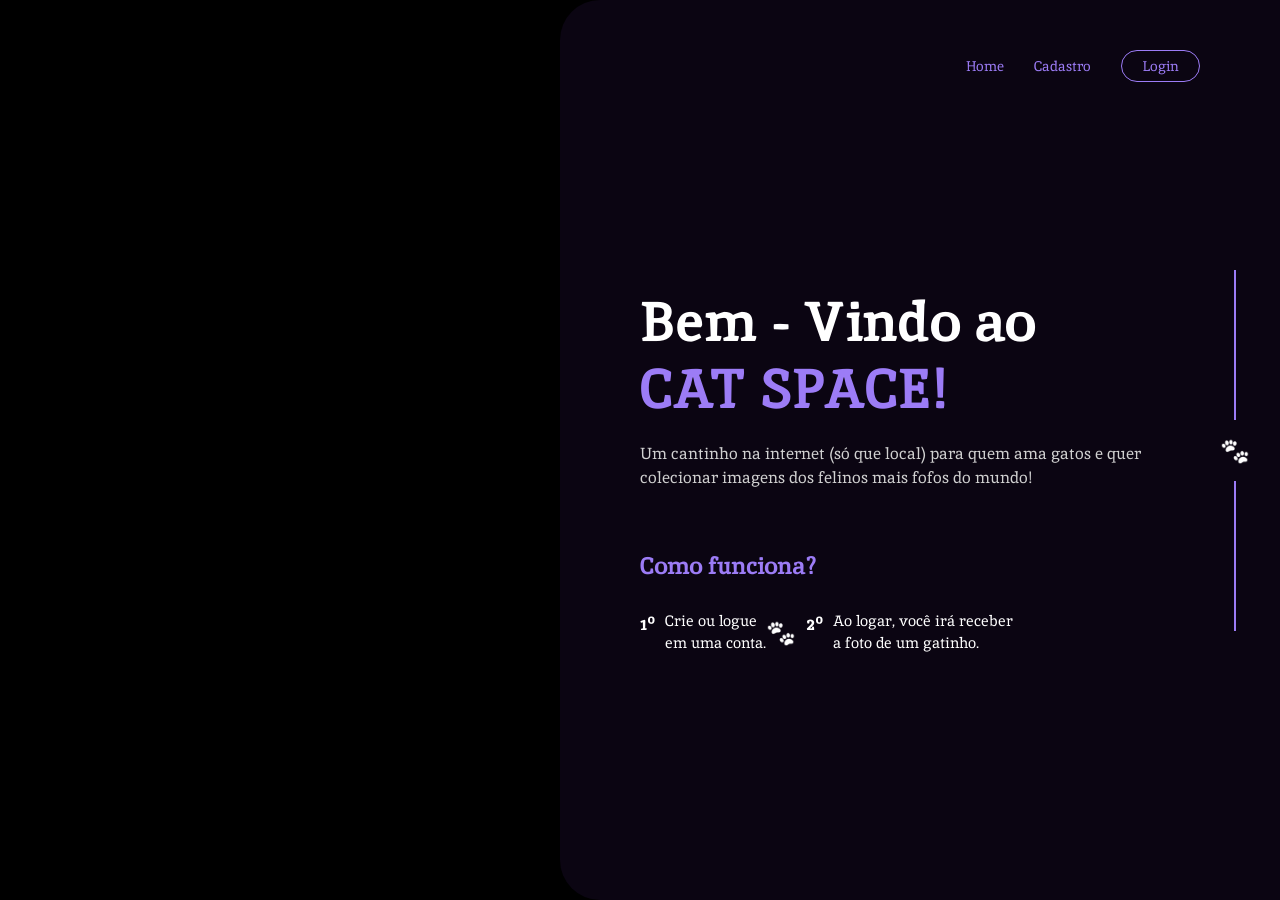
==== frontend/html/index.html @ a943312b "feat:add todo o backend!!!!" ====
<!DOCTYPE html>
<html lang="pt-BR">
<head>
    <meta charset="UTF-8">
    <meta name="viewport" content="width=device-width, initial-scale=1.0">
    <title>Cat Space</title>
    <script src="../js/script.js"></script>
    <link rel="stylesheet" href="../css/style.css">
    <link href="https://fonts.googleapis.com/css2?family=Fredoka:wght@400;600;700&family=Inter:wght@400;500;700&display=swap" rel="stylesheet">
</head>
<body>
    <div class="container">
        <div class="painel-esquerdo">
        </div>

        <div class="painel-direito">
            
            <nav class="navbar">
                <a href="#" id="nav-home">Home</a>
                <a href="#" id="nav-cad">Cadastro</a>
                <a href="#"  id="nav-login" class="btn-login">Login</a>
            </nav>

            <main class="content">
    
    <div id="tela-home">
        <h1 class="title">
            Bem - Vindo ao <br>
            <span class="cat">CAT SPACE!</span>
        </h1>
        
        <p class="subtitulo">
            Um cantinho na internet (só que local) para quem ama gatos e quer<br>
            colecionar imagens dos felinos mais fofos do mundo!
        </p>

        <h2 class="div-titulo">Como funciona?</h2>
        
        <div class="div-passos">
            <div class="passo">
                <span class="numero-passo">1º</span>
                <p>Crie ou logue<br>em uma conta.</p>
                <span class="patas-gato" style="position: absolute; right: -30px; top: 50%; transform: translateY(-50%);">🐾</span>
            </div>
            
            <div class="passo">
                <span class="numero-passo">2º</span>
                <p>Ao logar, você irá receber<br>a foto de um gatinho.</p>
            </div>
        </div>
    </div>

    <div id="tela-login" style="display: none;">
        <h1 class="title">
            Olá, <span class="cat">Bem- Vindo <br> de volta!</span>
        </h1>
        
        <form class="form-login">
            <div class="input-group">
                <label for="usuario">Usuário/E-mail:</label>
                <input type="text" id="usuario" name="usuario">
            </div>
            
            <div class="input-group">
                <label for="senha">Senha:</label>
                <input type="password" id="senha" name="senha">
            </div>
            
            <p class="link-cadastro">Não tem uma conta? <a href="#">Cadastre-se!</a></p>
            
            <button type="button" class="btn-entrar">Entrar</button>
        </form>
    </div>

    <div id="tela-cadastro" style="display: none;">
        <h1 class="title">Cadastro</h1>
        
        <p class="subtitulo" style="margin-bottom: 30px;">
            Preencha com <span style="color: #9c7cf6; font-weight: 700;">carinho</span> as informações para encontrar os felinos <span style="color: #9c7cf6; font-weight: 700;">mais fofos</span> do <span style="color: #9c7cf6; font-weight: 700;">mundo</span>!
        </p>
        <form class="form-cadastro">
            <!-- PASSO 1 -->
            <div id="passo-1">
                <div class="input-group">
                    <label for="cad-nome">Nome do Usuário:</label>
                    <input type="text" id="cad-nome" name="nome">
                </div>
                
                <div class="input-group">
                    <label for="cad-email">Email:</label>
                    <input type="email" id="cad-email" name="email">
                </div>

                <div class="input-group">
                    <label for="cad-data">Data de nascimento:</label>
                    <input type="date" id="cad-data" name="data">
                </div>
                
                <button type="button" class="btn-entrar" id="btn-proximo" style="width: 100%;">Próximo ➔</button>
            </div>

            <!-- PASSO 2 (Escondido inicialmente) -->
            <div id="passo-2" style="display: none;">
                <div class="input-group">
                    <label for="cad-qtd">Quantos gatos você tem?</label>
                    <input type="number" id="cad-qtd" name="qtd" min="0">
                </div>
                
                <div class="input-group">
                    <label>Personalidade de gato favorita:</label>
                    <div class="opcoes-grupo">
                        <label><input type="radio" name="personalidade" value="preguicoso"> Preguiçoso</label>
                        <label><input type="radio" name="personalidade" value="raivoso"> Raivoso</label>
                        <label><input type="radio" name="personalidade" value="amoroso"> Amoroso</label>
                        <label><input type="radio" name="personalidade" value="brincalhao"> Brincalhão</label>
                    </div>
                </div>

                <div class="input-group">
                    <label>Cor do pelo dos gatos:</label>
                    <div class="opcoes-grupo">
                        <label><input type="checkbox" name="cor" value="preto"> Preto</label>
                        <label><input type="checkbox" name="cor" value="branco"> Branco</label>
                        <label><input type="checkbox" name="cor" value="laranja"> Laranja</label>
                        <label><input type="checkbox" name="cor" value="frajola"> Frajola</label>
                        <label><input type="checkbox" name="cor" value="tricolor"> Tricolor</label>
                    </div>
                </div>

                <div class="input-group">
                    <label for="cad-raca">Raça de gato favorita:</label>
                    <select id="cad-raca" name="raca" class="input-select">
                        <option value="" disabled selected>Selecione uma raça</option>
                        <option value="srd">SRD (Vira-lata)</option>
                        <option value="siames">Siamês</option>
                        <option value="persa">Persa</option>
                        <option value="maine-coon">Maine Coon</option>
                        <option value="sphynx">Sphynx</option>
                    </select>
                </div>
                
                <div class="botoes-nav">
                    <button type="button" class="btn-secundario" id="btn-voltar">⬅ Voltar</button>
                    <button type="button" class="btn-entrar" style="flex: 1; margin-top: 0;">Cadastrar</button>
                </div>
            </div>
        </form> 
    </div>

</main>

            <div class="decoracao-lateral">
                <div class="linha"></div>
                <span class="patas-gato">🐾</span>
                <div class="linha"></div>
            </div>
        </div>
    </div>
</body>
</html>


<script>

let telaHome, telaLogin, telaCadastro;

window.onload = function irEvir() {
    telaHome = document.getElementById('tela-home');
    telaLogin = document.getElementById('tela-login');
    telaCadastro = document.getElementById('tela-cadastro');

    const btnHome = document.getElementById('nav-home');
    const btnLogin = document.getElementById('nav-login');
    const btnCad = document.getElementById('nav-cad');

    const passo1 = document.getElementById('passo-1');
    const passo2 = document.getElementById('passo-2');
    const btnProximo = document.getElementById('btn-proximo');
    const btnVoltar = document.getElementById('btn-voltar');

    btnProximo.addEventListener('click', function(e) {
        e.preventDefault();
        passo1.style.display = 'none';
        passo2.style.display = 'block';
    });

    btnVoltar.addEventListener('click', function(e) {
        e.preventDefault();
        passo2.style.display = 'none';
        passo1.style.display = 'block';
    });

    btnHome.addEventListener('click', function(e) {
        e.preventDefault();
        esconderTelas();
        telaHome.style.display = 'block';
    });

    
    btnCad.addEventListener('click', function(e) {
        e.preventDefault();
        esconderTelas();
        passo2.style.display = 'none'; // Reseta caso estivesse no passo 2
        passo1.style.display = 'block'; // Garante que começa do inicio
        telaCadastro.style.display = 'block';
    });

    btnLogin.addEventListener('click', function(e) {
        e.preventDefault(); 
        esconderTelas();
        telaLogin.style.display = 'block';
    });
   
};

function esconderTelas() {
    telaHome.style.display = 'none';
    telaLogin.style.display = 'none';
    telaCadastro.style.display = 'none';
}
</script>
---- frontend/css/style.css ----
@import url('https://fonts.googleapis.com/css2?family=Inika:wght@400;700&display=swap');
@import url('https://fonts.googleapis.com/css2?family=Inika:wght@400;700&family=Kavoon&display=swap');

* {
    margin: 0;
    padding: 0;
    box-sizing: border-box;
}

body {
    background-color: #000; 
    font-family: "Inika", serif;
    font-weight: 400;
    font-style: normal;    
    color: #ffffff;
    height: 100vh;
    display: flex;
    justify-content: center;
    align-items: center;
}

.container {
    display: flex;
    width: 100%;
    height: 100vh;
    max-width: 1600px;
}

.painel-esquerdo {
    flex: 1;
    background-image: url('C:/Users/heloi/Documents/individual-sem2/projeto-individual-catspace/app/src/fundo-gatinhos.jpg'); 
    background-size: cover;
    background-position: center;
    background-repeat: no-repeat;
}

.painel-direito {
    flex: 1;
    background-color: #0b0512; 
    border-top-left-radius: 40px;
    border-bottom-left-radius: 40px;
    padding: 50px 80px;
    position: relative;
    display: flex;
    flex-direction: column;
}

.navbar {
    display: flex;
    justify-content: flex-end;
    align-items: center;
    gap: 30px;
    margin-bottom: 10px;
}

.navbar a {
    text-decoration: none;
    color: #9c7cf6;
    font-size: 0.9rem;
    font-weight: 500;
    transition: color 0.3s;
}

.navbar a:hover {
    color: #bfa8ff;
}

.btn-login {
    border: 1px solid #9c7cf6;
    padding: 6px 20px;
    border-radius: 20px;
    background: transparent;
}

.btn-login:hover {
    background: #9c7cf6;
    color: #0b0512 !important;
}

.content {
    flex-grow: 1;
    display: flex;
    flex-direction: column;
    justify-content: center;
    max-width: 600px;
}

.title {
    font-family: 'Fredoka', sans-serif;  font-family: "Inika", serif;
    font-size: 3.5rem;
    font-weight: 700;
    line-height: 1.2;
    margin-bottom: 20px;
}

.cat {
     font-family: "Inika", serif;
  font-weight: 700;
  font-style: normal;
    color: #9c7cf6;
    text-transform: uppercase;
}

.subtitulo {
    font-size: 1rem;
    line-height: 1.5;
    color: #d1d1d1;
    margin-bottom: 60px;
}

/* Seção: Como funciona */
.div-titulo {
    color: #9c7cf6;
    font-size: 1.5rem;
    margin-bottom: 30px;
}

.div-passos {
    display: flex;
    gap: 40px;
}

.passo {
    display: flex;
    align-items: flex-start;
    gap: 10px;
    font-size: 0.95rem;
    line-height: 1.4;
    position: relative;
}

.numero-passo {
    font-weight: bold;
    font-size: 1.2rem;
}

.passo .paw-icon {
    position: absolute;
    right: -30px;
    top: 50%;
    transform: translateY(-50%);
    font-size: 1.2rem;
    filter: grayscale(1) brightness(2);
}
.decoracao-lateral {
    position: absolute;
    right: 30px;
    top: 0;
    bottom: 0;
    display: flex;
    flex-direction: column;
    align-items: center;
    justify-content: center;
    gap: 15px;
}

.decoracao-lateral .linha {
    width: 2px;
    height: 150px;
    background-color: #9c7cf6;
}

.decoracao-lateral .patas-gato {
    font-size: 1.5rem;
}

.patas-gato
{
    font-size: 1.5rem;
    filter: grayscale(1) brightness(5);
}


/*login*/

.form-login {
    display: flex;
    flex-direction: column;
    gap: 20px;
    width: 100%;
    max-width: 450px; 
}
.input-group {
    display: flex;
    flex-direction: column;
    gap: 8px;
}

.input-group label {
    font-family: "Inika", serif;
    font-size: 1rem;
    font-weight: 700;
    color: #ffffff;
}

.input-group input {
    background-color: #d1b8fa;
    border-radius: 8px;
    padding: 15px;
    font-family: "Inter", sans-serif;
    font-size: 1rem;
    color: #0b0512;
    outline: none;
}

.input-group input:focus {
    box-shadow: 0 0 8px #9c7cf6; /* Efeito de brilho ao clicar no input */
}

.link-cadastro {
    font-family: "Inika", serif;
    font-size: 0.9rem;
    color: #ffffff;
    margin-top: -5px;
}

.link-cadastro a {
    color: #9c7cf6;
    text-decoration: none;
    font-weight: 700;
}

.link-cadastro a:hover {
    text-decoration: underline;
}

.btn-entrar {
    background-color: #ae8bfa;
    color: #ffffff;
    font-family: "Inika", serif;
    font-size: 1.1rem;
    font-weight: 700;
    border: none;
    border-radius: 8px;
    padding: 15px;
    cursor: pointer;
    transition: background-color 0.3s;
    margin-top: 10px;
}

.btn-entrar:hover {
    background-color: #9c7cf6; 
}

.form-cadastro {
    display: flex;
    flex-direction: column;
    gap: 15px;
    width: 100%;
    max-width: 500px;
    max-height: 60vh;  
    overflow-y: auto;
    padding-right: 15px;
}

.form-cadastro::-webkit-scrollbar {
    width: 6px;
}
.form-cadastro::-webkit-scrollbar-thumb {
    background: #9c7cf6;
    border-radius: 10px;
}

.input-row {
    display: flex;
    gap: 15px;
}

.input-row .input-group {
    flex: 1; 
}
.input-group select.input-select {
    background-color: #d1b8fa;
    border: none;
    border-radius: 8px;
    padding: 15px;
    font-family: "Inter", sans-serif;
    font-size: 1rem;
    color: #0b0512;
    outline: none;
    cursor: pointer;
}

.opcoes-grupo {
    display: flex;
    flex-wrap: wrap;
    gap: 12px;
}

.opcoes-grupo label {
    display: flex;
    align-items: center;
    gap: 5px;
    font-family: "Inter", sans-serif !important;
    font-size: 0.9rem !important;
    font-weight: 400 !important;
    color: #d1d1d1 !important;
    cursor: pointer;
}

.opcoes-grupo input[type="radio"],
.opcoes-grupo input[type="checkbox"] {
    accent-color: #9c7cf6; 
    width: 16px;
    height: 16px;
    cursor: pointer;
}


.botoes-nav {
    display: flex;
    gap: 15px;
    margin-top: 15px;
}

.btn-secundario {
    background-color: transparent;
    color: #9c7cf6;
    font-family: "Inika", serif;
    font-size: 1.1rem;
    font-weight: 700;
    border: 2px solid #9c7cf6;
    border-radius: 8px;
    padding: 15px;
    cursor: pointer;
    transition: all 0.3s;
}

.btn-secundario:hover {
    background-color: #9c7cf6;
    color: #0b0512;
}
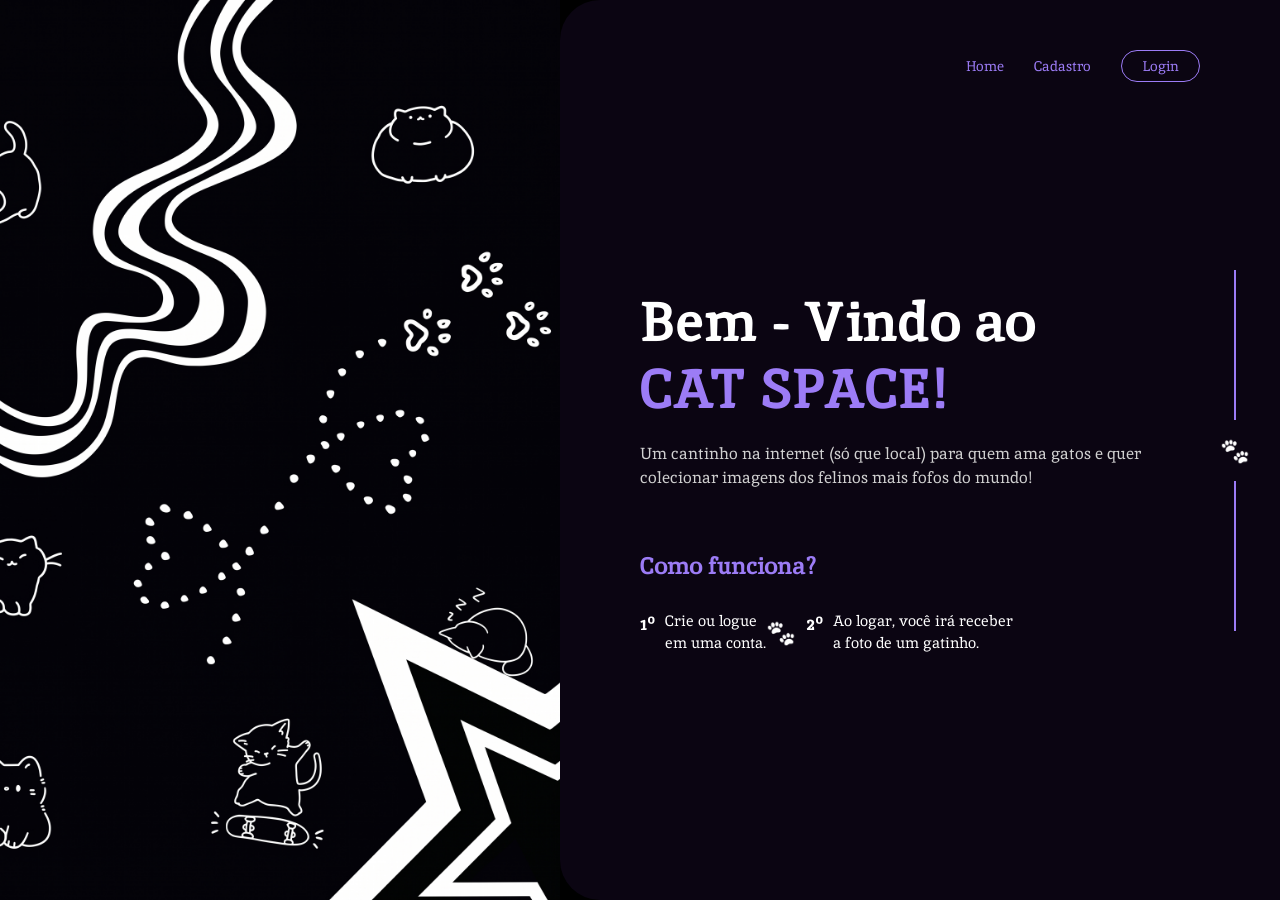
==== commit 3e40c54d: "fix:add senha que eu tinha esquecido..." ====
--- a/frontend/html/index.html
+++ b/frontend/html/index.html
@@ -200,8 +200,8 @@
     btnCad.addEventListener('click', function(e) {
         e.preventDefault();
         esconderTelas();
-        passo2.style.display = 'none'; // Reseta caso estivesse no passo 2
-        passo1.style.display = 'block'; // Garante que começa do inicio
+        passo2.style.display = 'none'; 
+        passo1.style.display = 'block'; 
         telaCadastro.style.display = 'block';
     });
 
@@ -213,6 +213,27 @@
    
 };
 
+function cadastrarUsuario() {
+    const nome = document.getElementById('cad-nome').value;
+    const email = document.getElementById('cad-email').value;
+    const dataNascimento = document.getElementById('cad-data').value;
+    const qtdGatos = document.getElementById('cad-qtd').value;
+    const personalidade = document.querySelector('input[name="personalidade"]:checked')?.value;
+    const coresSelecionadas = Array.from(document.querySelectorAll('input[name="cor"]:checked')).map(input => input.value);
+    const racaFavorita = document.getElementById('cad-raca').value;
+
+    const usuario = {
+        nome,
+        email,
+        dataNascimento,
+        qtdGatos,
+        personalidade,
+        coresSelecionadas,
+        racaFavorita
+    };
+
+    console.log(usuario);
+}
 function esconderTelas() {
     telaHome.style.display = 'none';
     telaLogin.style.display = 'none';
--- a/frontend/css/style.css
+++ b/frontend/css/style.css
@@ -28,7 +28,7 @@
 
 .painel-esquerdo {
     flex: 1;
-    background-image: url('C:/Users/heloi/Documents/individual-sem2/projeto-individual-catspace/app/src/fundo-gatinhos.jpg'); 
+    background-image: url('../src/fundo-gatinhos.jpg'); 
     background-size: cover;
     background-position: center;
     background-repeat: no-repeat;
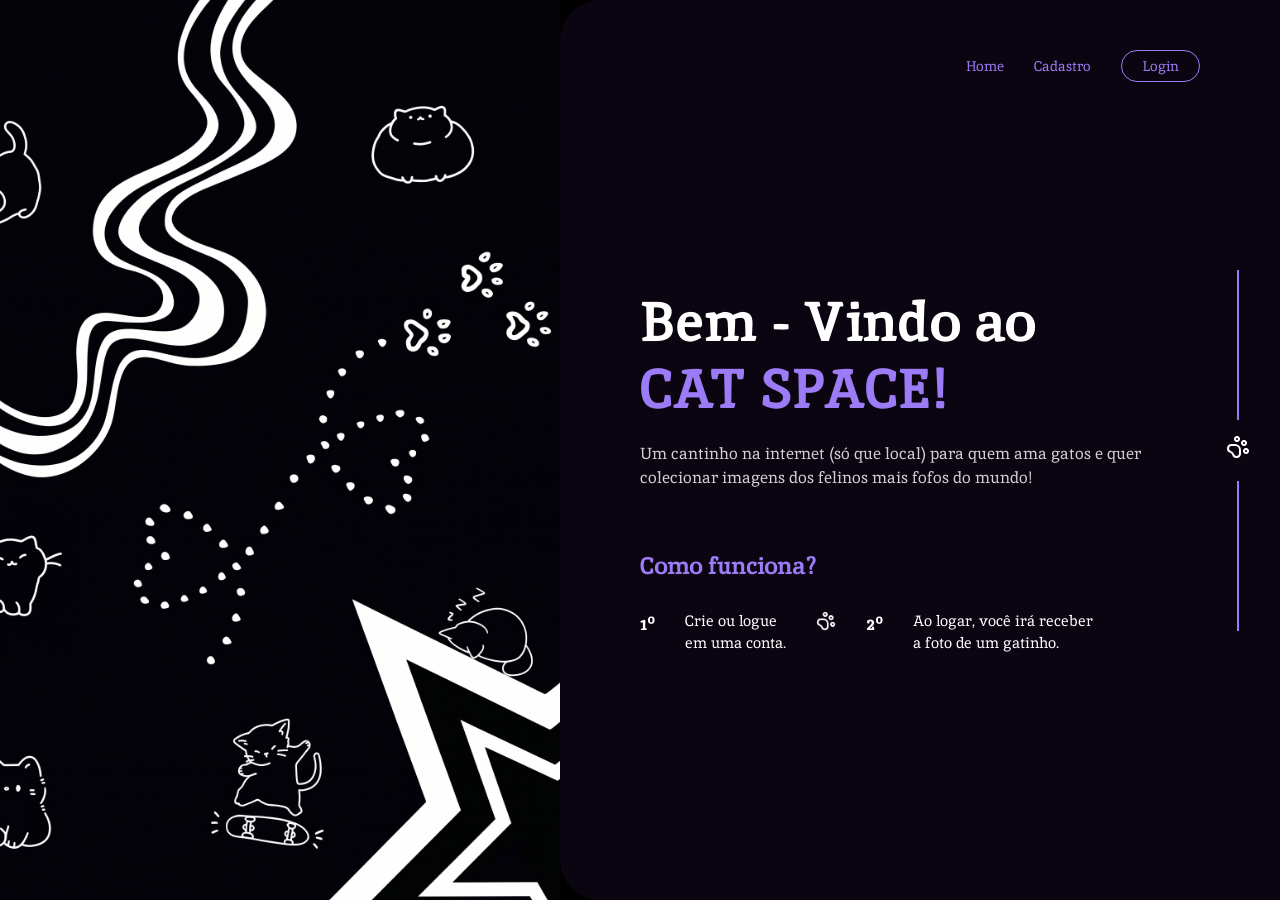
==== commit 05bc98d1: "feat:add dinamismo na página, com os fetchs" ====
--- a/frontend/html/index.html
+++ b/frontend/html/index.html
@@ -4,12 +4,11 @@
     <meta charset="UTF-8">
     <meta name="viewport" content="width=device-width, initial-scale=1.0">
     <title>Cat Space</title>
-    <script src="../js/script.js"></script>
     <link rel="stylesheet" href="../css/style.css">
     <link href="https://fonts.googleapis.com/css2?family=Fredoka:wght@400;600;700&family=Inter:wght@400;500;700&display=swap" rel="stylesheet">
 </head>
 <body>
-    <div class="container">
+ <div class="container">
         <div class="painel-esquerdo">
         </div>
 
@@ -40,9 +39,8 @@
             <div class="passo">
                 <span class="numero-passo">1º</span>
                 <p>Crie ou logue<br>em uma conta.</p>
-                <span class="patas-gato" style="position: absolute; right: -30px; top: 50%; transform: translateY(-50%);">🐾</span>
-            </div>
-            
+            </div>
+                <img width="20" height="20" src="../src/paw-print.png" alt="">
             <div class="passo">
                 <span class="numero-passo">2º</span>
                 <p>Ao logar, você irá receber<br>a foto de um gatinho.</p>
@@ -57,8 +55,8 @@
         
         <form class="form-login">
             <div class="input-group">
-                <label for="usuario">Usuário/E-mail:</label>
-                <input type="text" id="usuario" name="usuario">
+                <label for="email">E-mail:</label>
+                <input type="text" id="email" name="email">
             </div>
             
             <div class="input-group">
@@ -68,7 +66,7 @@
             
             <p class="link-cadastro">Não tem uma conta? <a href="#">Cadastre-se!</a></p>
             
-            <button type="button" class="btn-entrar">Entrar</button>
+            <button type="button" class="btn-entrar" onclick="logar()">Entrar</button>
         </form>
     </div>
 
@@ -78,80 +76,75 @@
         <p class="subtitulo" style="margin-bottom: 30px;">
             Preencha com <span style="color: #9c7cf6; font-weight: 700;">carinho</span> as informações para encontrar os felinos <span style="color: #9c7cf6; font-weight: 700;">mais fofos</span> do <span style="color: #9c7cf6; font-weight: 700;">mundo</span>!
         </p>
-        <form class="form-cadastro">
-            <!-- PASSO 1 -->
-            <div id="passo-1">
-                <div class="input-group">
-                    <label for="cad-nome">Nome do Usuário:</label>
-                    <input type="text" id="cad-nome" name="nome">
-                </div>
-                
-                <div class="input-group">
-                    <label for="cad-email">Email:</label>
-                    <input type="email" id="cad-email" name="email">
-                </div>
-
-                <div class="input-group">
-                    <label for="cad-data">Data de nascimento:</label>
-                    <input type="date" id="cad-data" name="data">
-                </div>
-                
-                <button type="button" class="btn-entrar" id="btn-proximo" style="width: 100%;">Próximo ➔</button>
-            </div>
-
-            <!-- PASSO 2 (Escondido inicialmente) -->
-            <div id="passo-2" style="display: none;">
-                <div class="input-group">
-                    <label for="cad-qtd">Quantos gatos você tem?</label>
-                    <input type="number" id="cad-qtd" name="qtd" min="0">
-                </div>
-                
-                <div class="input-group">
-                    <label>Personalidade de gato favorita:</label>
-                    <div class="opcoes-grupo">
-                        <label><input type="radio" name="personalidade" value="preguicoso"> Preguiçoso</label>
-                        <label><input type="radio" name="personalidade" value="raivoso"> Raivoso</label>
-                        <label><input type="radio" name="personalidade" value="amoroso"> Amoroso</label>
-                        <label><input type="radio" name="personalidade" value="brincalhao"> Brincalhão</label>
-                    </div>
-                </div>
-
-                <div class="input-group">
-                    <label>Cor do pelo dos gatos:</label>
-                    <div class="opcoes-grupo">
-                        <label><input type="checkbox" name="cor" value="preto"> Preto</label>
-                        <label><input type="checkbox" name="cor" value="branco"> Branco</label>
-                        <label><input type="checkbox" name="cor" value="laranja"> Laranja</label>
-                        <label><input type="checkbox" name="cor" value="frajola"> Frajola</label>
-                        <label><input type="checkbox" name="cor" value="tricolor"> Tricolor</label>
-                    </div>
-                </div>
-
-                <div class="input-group">
-                    <label for="cad-raca">Raça de gato favorita:</label>
-                    <select id="cad-raca" name="raca" class="input-select">
-                        <option value="" disabled selected>Selecione uma raça</option>
-                        <option value="srd">SRD (Vira-lata)</option>
-                        <option value="siames">Siamês</option>
-                        <option value="persa">Persa</option>
-                        <option value="maine-coon">Maine Coon</option>
-                        <option value="sphynx">Sphynx</option>
-                    </select>
-                </div>
-                
-                <div class="botoes-nav">
-                    <button type="button" class="btn-secundario" id="btn-voltar">⬅ Voltar</button>
-                    <button type="button" class="btn-entrar" style="flex: 1; margin-top: 0;">Cadastrar</button>
-                </div>
-            </div>
-        </form> 
+<form class="form-cadastro">
+    <div id="passo-1">
+        <div class="input-group">
+            <label for="cadNome">Nome do Usuário:</label>
+            <input type="text" id="cadNome" name="nome" placeholder="Digite seu nome">
+        </div>
+        
+        <div class="input-group">
+            <label for="cadEmail">Email:</label>
+            <input type="email" id="cadEmail" name="email" placeholder="seu@email.com">
+        </div>
+
+        <div class="input-group">
+            <label for="cadData">Data de nascimento:</label>
+            <input type="date" id="cadData" name="data">
+        </div>
+
+        <div class="input-row">
+            <div class="input-group">
+                <label for="cadSenha">Senha:</label>
+                <input type="password" id="cadSenha" name="senha" placeholder="Mínimo 8 caracteres">
+            </div>
+            <div class="input-group">
+                <label for="cadConfSenha">Confirmação senha:</label>
+                <input type="password" id="cadConfSenha" name="confSenha" placeholder="Repita a senha">
+            </div>
+        </div>
+        
+        <button type="button" class="btn-entrar" id="btn-proximo" style="width: 100%;">Próximo ➔</button>
+    </div>
+
+    <div id="passo-2" style="display: none;">
+        <div class="input-group">
+            <label for="cadQtd">Quantos gatos você tem?</label>
+            <input type="number" id="cadQtd" name="qtd" min="0" placeholder="Ex: 2">
+        </div>
+        
+        <div class="input-group">
+            <label>Personalidade de gato favorita:</label>
+            <div class="opcoes-grupo" id="opPersona">
+            </div>
+        </div>
+
+        <div class="input-group">
+            <label>Cor do pelo dos gatos:</label>
+            <div class="opcoes-grupo" id="opCor">
+            </div>
+        </div>
+
+        <div class="input-group">
+            <label for="cad-raca">Raça de gato favorita:</label>
+            <select id="cad-raca" name="raca" class="input-select">
+                <option value="" disabled selected>Selecione uma raça</option>                    
+            </select>
+        </div>
+        
+        <div class="botoes-nav">
+            <button type="button" class="btn-secundario" id="btn-voltar">⬅ Voltar</button>
+            <button type="button" class="btn-entrar" style="flex: 1; margin-top: 0;" onclick="cadastrarUsuario()">Cadastrar</button>
+        </div>
+    </div>
+</form> 
     </div>
 
 </main>
 
             <div class="decoracao-lateral">
                 <div class="linha"></div>
-                <span class="patas-gato">🐾</span>
+                <span class="patas-gato"><img src="../src/paw-print.png" alt=""></span>
                 <div class="linha"></div>
             </div>
         </div>
@@ -161,7 +154,6 @@
 
 
 <script>
-
 let telaHome, telaLogin, telaCadastro;
 
 window.onload = function irEvir() {
@@ -180,6 +172,21 @@
 
     btnProximo.addEventListener('click', function(e) {
         e.preventDefault();
+        const nome = document.getElementById('cadNome').value.trim();
+        const email = document.getElementById('cadEmail').value.trim();
+        const data = document.getElementById('cadData').value;
+        const senha = document.getElementById('cadSenha').value;
+        const confSenha = document.getElementById('cadConfSenha').value;
+
+        if (!nome || !email || !data || !senha || !confSenha) {
+            alert("Por favor, preencha todos os campos do Passo 1.");
+            return;
+        }
+        if (senha !== confSenha) {
+            alert("As senhas não coincidem.");
+            return;
+        }
+
         passo1.style.display = 'none';
         passo2.style.display = 'block';
     });
@@ -195,7 +202,6 @@
         esconderTelas();
         telaHome.style.display = 'block';
     });
-
     
     btnCad.addEventListener('click', function(e) {
         e.preventDefault();
@@ -210,30 +216,207 @@
         esconderTelas();
         telaLogin.style.display = 'block';
     });
-   
 };
 
+function listarRacas() {
+    fetch('http://localhost:8080/racas')
+        .then(response => {
+            if (!response.ok) throw new Error("Serviço indisponível no momento");
+            return response.json();
+        })
+        .then(racas => {
+            const selectRaca = document.getElementById('cad-raca');
+            for (var i = 0; i < racas.length; i++) {
+                const raca = racas[i];
+                selectRaca.innerHTML += `<option value="${raca.id}">${raca.nome}</option>`;
+            }
+        })
+        .catch(erro => console.error("Erro ao carregar raças:", erro));
+}
+
+listarRacas();
+
+function listarPersonalidades() {
+    fetch('http://localhost:8080/personalidades')
+        .then(response => {
+            if (!response.ok) throw new Error("Serviço indisponível no momento");
+            return response.json();
+        })
+        .then(personas => {
+            const radioBtnPersona = document.getElementById('opPersona');
+            for (var i = 0; i < personas.length; i++) {
+                const persona = personas[i];
+                radioBtnPersona.innerHTML += `<label><input type="radio" name="personalidade" value="${persona.id}"> ${persona.nome}</label>`;
+            }
+        })
+        .catch(erro => console.error("Erro ao carregar personalidades:", erro));
+}
+
+function listarCores() {
+    fetch('http://localhost:8080/cores')
+        .then(response => {
+            if (!response.ok) throw new Error("Serviço indisponível no momento");
+            return response.json();
+        })
+        .then(cores => {
+            const checkCor = document.getElementById('opCor');
+            for (var i = 0; i < cores.length; i++) {
+                const cor = cores[i];
+                checkCor.innerHTML += `<label><input type="checkbox" name="cor" value="${cor.id}"> ${cor.nome}</label>`;
+            }
+        })
+        .catch(erro => console.error("Erro ao carregar personalidades:", erro));
+}
+
+listarCores()
+listarPersonalidades();
+
+function validarCadastro() {
+    const iptNome = document.getElementById('cadNome');
+    const iptEmail = document.getElementById('cadEmail');
+    const iptData = document.getElementById('cadData');
+    const iptSenha = document.getElementById('cadSenha');
+    const iptConfSenha = document.getElementById('cadConfSenha');
+    const iptQtdGato = document.getElementById('cadQtd');
+
+    if (!iptNome || !iptEmail || !iptData || !iptSenha || !iptConfSenha || !iptQtdGato) {
+        alert("Erro interno: Elementos do formulário não encontrados.");
+        return false;
+    }
+
+    const nome = iptNome.value.trim();
+    const email = iptEmail.value.trim();
+    const data = iptData.value;
+    const senha = iptSenha.value;
+    const confSenha = iptConfSenha.value;
+    const qtdGato = iptQtdGato.value;
+
+    if (!nome || !email || !data || !senha || !confSenha || !qtdGato) {
+        alert("Por favor, preencha todos os campos.");
+        return false;
+    }
+
+    if (!email.includes('@') || !email.includes('.')) {
+        alert("Por favor, insira um e-mail válido.");
+        return false;
+    }
+
+    const dataNascimento = new Date(data);
+    const dataAtual = new Date();
+
+    if (dataNascimento >= dataAtual) {
+        alert("A data de nascimento não pode ser hoje ou no futuro.");
+        return false;
+    }
+
+    if (isNaN(qtdGato) || Number(qtdGato) < 0) {
+        alert("A quantidade de gatos deve ser um número válido (zero ou maior).");
+        return false;
+    }
+
+    if (senha.length < 8) {
+        alert("A senha deve ter no mínimo 8 caracteres.");
+        return false;
+    }
+
+    if (senha !== confSenha) {
+        alert("As senhas não coincidem.");
+        return false;
+    }
+
+    return true;
+}
+
 function cadastrarUsuario() {
-    const nome = document.getElementById('cad-nome').value;
-    const email = document.getElementById('cad-email').value;
-    const dataNascimento = document.getElementById('cad-data').value;
-    const qtdGatos = document.getElementById('cad-qtd').value;
-    const personalidade = document.querySelector('input[name="personalidade"]:checked')?.value;
-    const coresSelecionadas = Array.from(document.querySelectorAll('input[name="cor"]:checked')).map(input => input.value);
-    const racaFavorita = document.getElementById('cad-raca').value;
-
+    if (validarCadastro() !== true) {
+        return;
+    }
+
+    const selectRaca = document.getElementById('cad-raca');
+    if (selectRaca.value === "") {
+        alert("Por favor, selecione uma raça.");
+        return;
+    }
+
+    const raca = selectRaca.value; 
+    const iptNome = document.getElementById('cadNome');
+    const iptEmail = document.getElementById('cadEmail');
+    const iptData = document.getElementById('cadData');
+    const iptSenha = document.getElementById('cadSenha');
+    const iptQtdGato = document.getElementById('cadQtd');
+
+    const corSelecionada = document.querySelectorAll('input[name=cor]:checked');
+    const cores = [];
+    corSelecionada.forEach((cor) => {
+        cores.push(cor.value); 
+    });
+        
     const usuario = {
-        nome,
-        email,
-        dataNascimento,
-        qtdGatos,
-        personalidade,
-        coresSelecionadas,
-        racaFavorita
+        "nome": iptNome.value,
+        "email": iptEmail.value,
+        "dataNascimento": iptData.value,
+        "qtdGatosTem": Number(iptQtdGato.value),
+        "senha": iptSenha.value,
+        "fkRacaFavorita": raca,
+        "coresFavoritas": cores 
     };
 
-    console.log(usuario);
-}
+    fetch('http://localhost:8080/usuarios', {
+        method: 'POST', 
+        headers: {
+            'Content-Type': 'application/json' 
+        },
+        body: JSON.stringify(usuario)
+    })
+    .then(response => {
+        if (response.status === 201) {
+            console.log("Usuario salvo com sucesso!");
+            return response.json(); 
+        } else {
+            console.log("Erro no fetch cadastro!");
+            throw new Error("Falha ao cadastrar o usuário. Status: " + response.status);        
+        }
+    })
+    .then(dadosRetornados => {
+        console.log("Sucesso:", dadosRetornados);
+        esconderTelas();
+        telaLogin.style.display = 'block';
+    })
+    .catch(erro => {
+        console.error("Erro:", erro.message);
+        alert(erro.message);
+    });
+}
+
+function logar(){
+    const senha = document.getElementById('senha').value.trim();
+    const email = document.getElementById('email').value.trim();
+     
+    fetch('http://localhost:8080/usuarios')
+        .then(response => {
+            if (!response.ok) throw new Error("Serviço indisponível no momento");
+            return response.json();
+        })
+        .then(usuarios => {
+            for (var i = 0; i < usuarios.length; i++) {
+                const user = usuarios[i];
+                if(user.email == email && user.senha == senha){
+                    sessionStorage.setItem("idUser", user.id);
+                    console.log(user.id)
+                    sessionStorage.setItem("nomeUser", user.nome);
+                    console.log(user.nome)
+
+                    window.location.href = "home.html"
+                    return;
+                }
+            }
+            alert("Email ou senha incorretos!")
+        })
+        .catch(erro => console.error("Erro ao carregar usuarios:", erro));
+}
+
+
+
 function esconderTelas() {
     telaHome.style.display = 'none';
     telaLogin.style.display = 'none';
--- a/frontend/css/style.css
+++ b/frontend/css/style.css
@@ -17,6 +17,8 @@
     display: flex;
     justify-content: center;
     align-items: center;
+    overflow-y: hidden;
+    
 }
 
 .container {
@@ -117,13 +119,13 @@
 
 .div-passos {
     display: flex;
-    gap: 40px;
+    gap: 30px;
 }
 
 .passo {
     display: flex;
     align-items: flex-start;
-    gap: 10px;
+    gap: 30px;
     font-size: 0.95rem;
     line-height: 1.4;
     position: relative;
@@ -140,6 +142,7 @@
     top: 50%;
     transform: translateY(-50%);
     font-size: 1.2rem;
+    margin-left: 10px;
     filter: grayscale(1) brightness(2);
 }
 .decoracao-lateral {
@@ -194,34 +197,124 @@
 }
 
 .input-group input {
-    background-color: #d1b8fa;
+    background-color: #DBC3FF;
     border-radius: 8px;
     padding: 15px;
+    height: 45px;
     font-family: "Inter", sans-serif;
     font-size: 1rem;
     color: #0b0512;
     outline: none;
-}
-
-.input-group input:focus {
-    box-shadow: 0 0 8px #9c7cf6; /* Efeito de brilho ao clicar no input */
-}
-
-.link-cadastro {
+    margin-bottom: 10px;
+}
+.senhas {
+    display: flex;
+    gap: 15px;
+    width: 100% !important;
+}
+
+.input-row {
+    display: flex;
+    gap: 15px;
+    width: 100%;
+}
+
+.input-row .input-group {
+    flex: 1;
+}
+
+.form-cadastro {
+    display: flex;
+    flex-direction: column;
+    gap: 18px;
+    width: 100%;
+    max-width: 520px;
+    max-height: 70vh;  
+    overflow-y: auto;
+    padding-right: 10px;
+}
+
+.input-group input, 
+.input-group select.input-select {
+    background-color: #1a102f; 
+    border: 1px solid rgba(156, 124, 246, 0.3);
+    border-radius: 10px;
+    padding: 12px 16px;
+    height: 48px;
+    font-family: "Inter", sans-serif;
+    font-size: 0.95rem;
+    color: #ffffff;
+    outline: none;
+    transition: all 0.3s ease;
+}
+
+.input-group input:focus, 
+.input-group select.input-select:focus {
+    border-color: #9c7cf6;
+    box-shadow: 0 0 10px rgba(156, 124, 246, 0.4);
+    background-color: #22143d;
+}
+
+.opcoes-grupo {
+    display: grid;
+    grid-template-columns: repeat(auto-fill, minmax(130px, 1fr));
+    gap: 10px;
+    margin-top: 5px;
+    margin-bottom: 10px;
+}
+
+.opcoes-grupo label {
+    display: flex;
+    align-items: center;
+    gap: 8px;
+    background-color: #DBC3FF;
+    border: 1px solid rgba(156, 124, 246, 0.2);
+    padding: 10px 12px;
+    border-radius: 8px;
+    font-family: "Inter", sans-serif !important;
+    font-size: 0.85rem !important;
+    color: #150c26 !important;
+    cursor: pointer;
+    transition: all 0.2s ease-in-out;
+}
+
+.opcoes-grupo label:hover {
+    border-color: #9c7cf6;
+    background-color: #251644;
+    color: #ffffff !important;
+}
+
+.opcoes-grupo input[type="radio"]:checked + span,
+.opcoes-grupo input[type="checkbox"]:checked {
+    accent-color: #9c7cf6;
+}
+
+.opcoes-grupo input[type="radio"],
+.opcoes-grupo input[type="checkbox"] {
+    accent-color: #9c7cf6;
+    width: 15px;
+    height: 15px;
+    cursor: pointer;
+}
+
+
+.botoes-nav {
+    display: flex;
+    gap: 15px;
+    margin-top: 15px;
+}
+
+.btn-secundario {
+    background-color: transparent;
+    color: #9c7cf6;
     font-family: "Inika", serif;
-    font-size: 0.9rem;
-    color: #ffffff;
-    margin-top: -5px;
-}
-
-.link-cadastro a {
-    color: #9c7cf6;
-    text-decoration: none;
+    font-size: 1.1rem;
     font-weight: 700;
-}
-
-.link-cadastro a:hover {
-    text-decoration: underline;
+    border: 2px solid #9c7cf6;
+    border-radius: 8px;
+    padding: 15px;
+    cursor: pointer;
+    transition: all 0.3s;
 }
 
 .btn-entrar {
@@ -241,92 +334,9 @@
 .btn-entrar:hover {
     background-color: #9c7cf6; 
 }
-
-.form-cadastro {
-    display: flex;
-    flex-direction: column;
-    gap: 15px;
-    width: 100%;
-    max-width: 500px;
-    max-height: 60vh;  
-    overflow-y: auto;
-    padding-right: 15px;
-}
-
-.form-cadastro::-webkit-scrollbar {
-    width: 6px;
-}
-.form-cadastro::-webkit-scrollbar-thumb {
-    background: #9c7cf6;
-    border-radius: 10px;
-}
-
-.input-row {
-    display: flex;
-    gap: 15px;
-}
-
-.input-row .input-group {
-    flex: 1; 
-}
-.input-group select.input-select {
-    background-color: #d1b8fa;
-    border: none;
-    border-radius: 8px;
-    padding: 15px;
-    font-family: "Inter", sans-serif;
-    font-size: 1rem;
-    color: #0b0512;
-    outline: none;
-    cursor: pointer;
-}
-
-.opcoes-grupo {
-    display: flex;
-    flex-wrap: wrap;
-    gap: 12px;
-}
-
-.opcoes-grupo label {
-    display: flex;
-    align-items: center;
-    gap: 5px;
-    font-family: "Inter", sans-serif !important;
-    font-size: 0.9rem !important;
-    font-weight: 400 !important;
-    color: #d1d1d1 !important;
-    cursor: pointer;
-}
-
-.opcoes-grupo input[type="radio"],
-.opcoes-grupo input[type="checkbox"] {
-    accent-color: #9c7cf6; 
-    width: 16px;
-    height: 16px;
-    cursor: pointer;
-}
-
-
-.botoes-nav {
-    display: flex;
-    gap: 15px;
-    margin-top: 15px;
-}
-
-.btn-secundario {
-    background-color: transparent;
-    color: #9c7cf6;
-    font-family: "Inika", serif;
-    font-size: 1.1rem;
-    font-weight: 700;
-    border: 2px solid #9c7cf6;
-    border-radius: 8px;
-    padding: 15px;
-    cursor: pointer;
-    transition: all 0.3s;
-}
-
 .btn-secundario:hover {
     background-color: #9c7cf6;
     color: #0b0512;
-}+}
+
+
